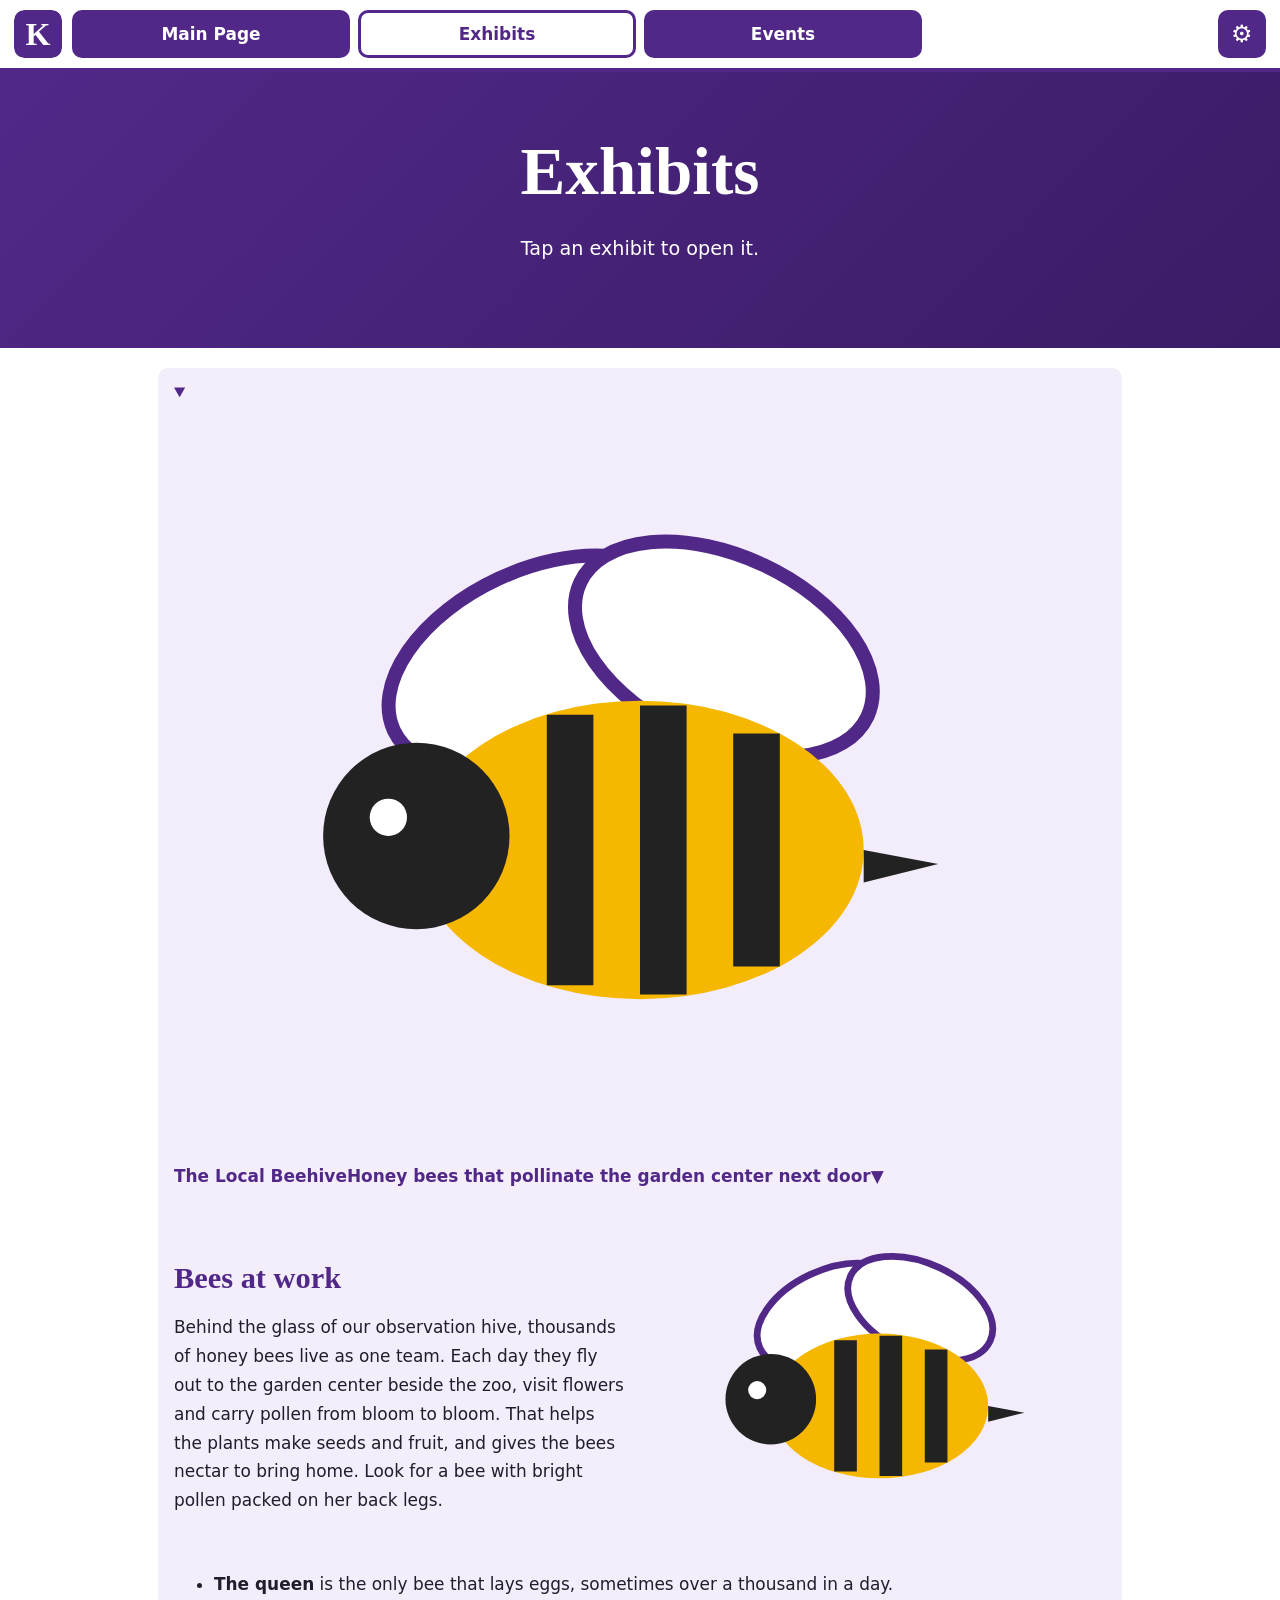
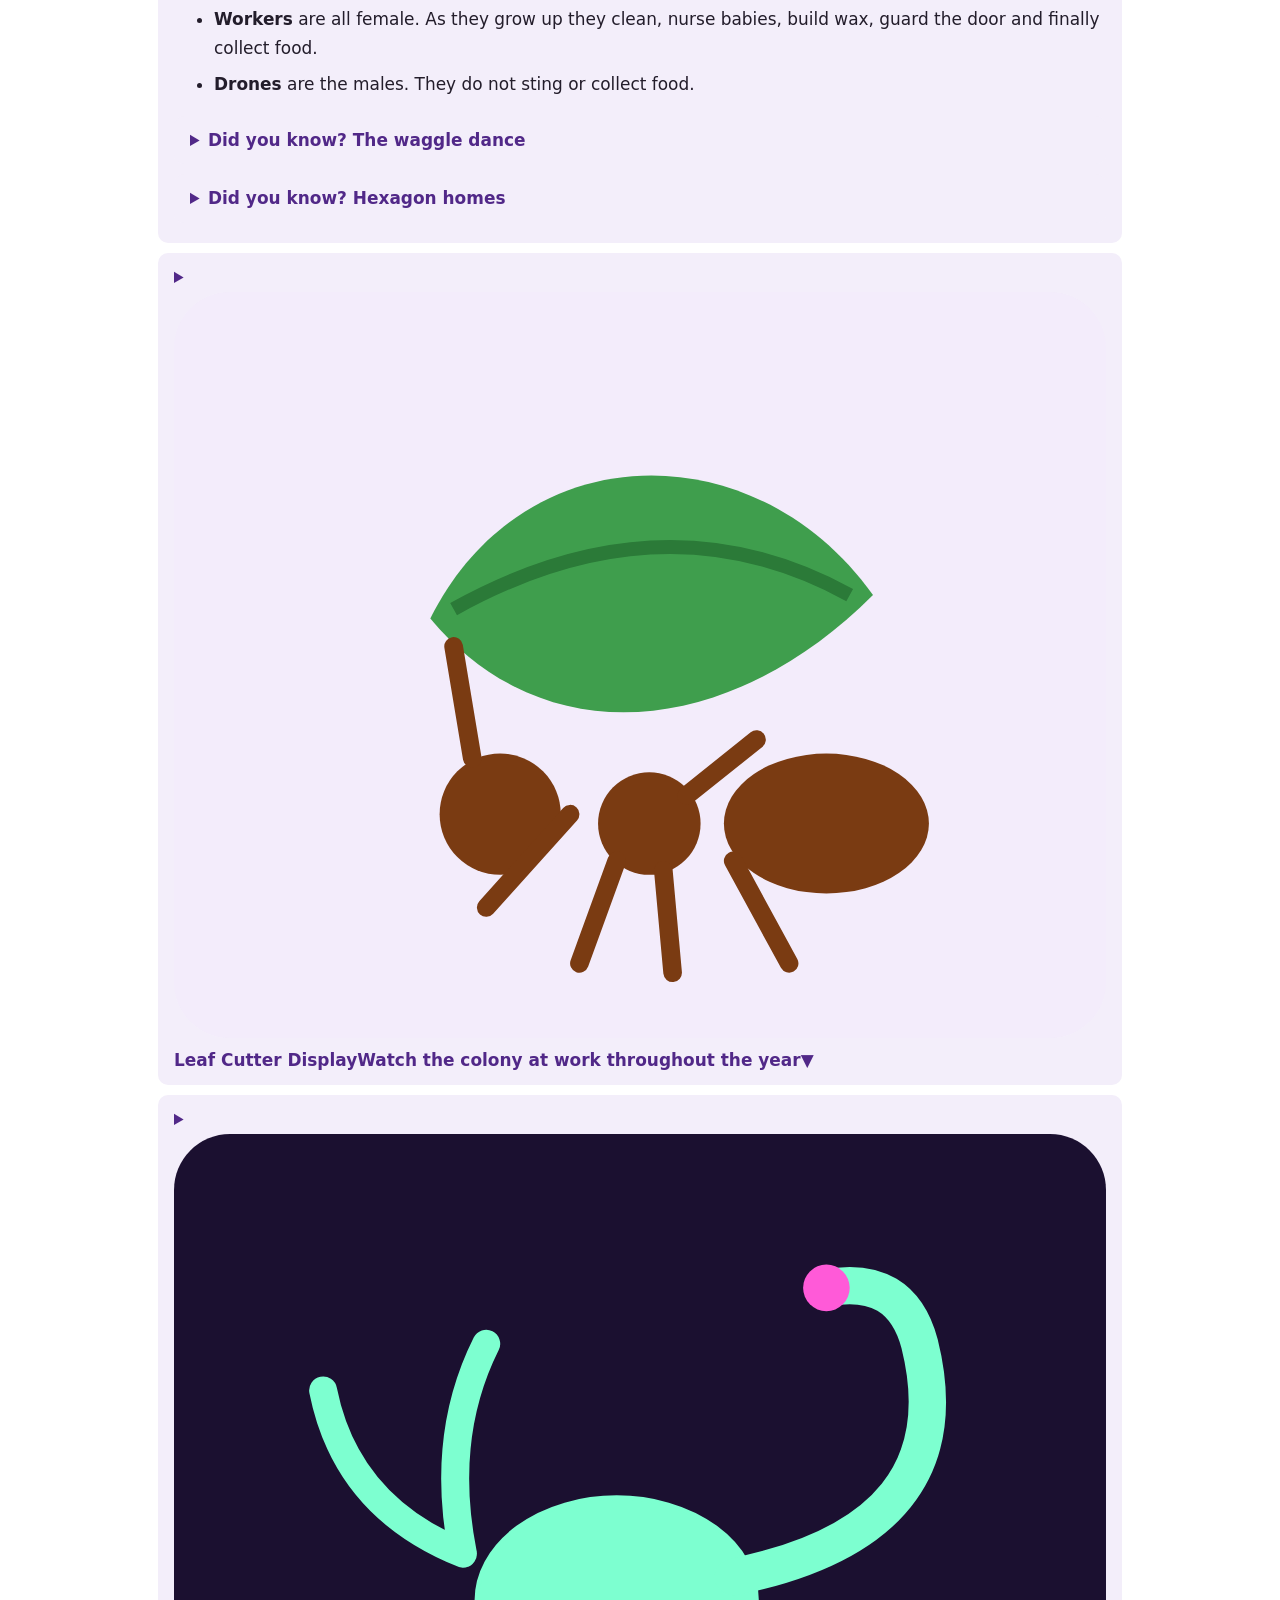
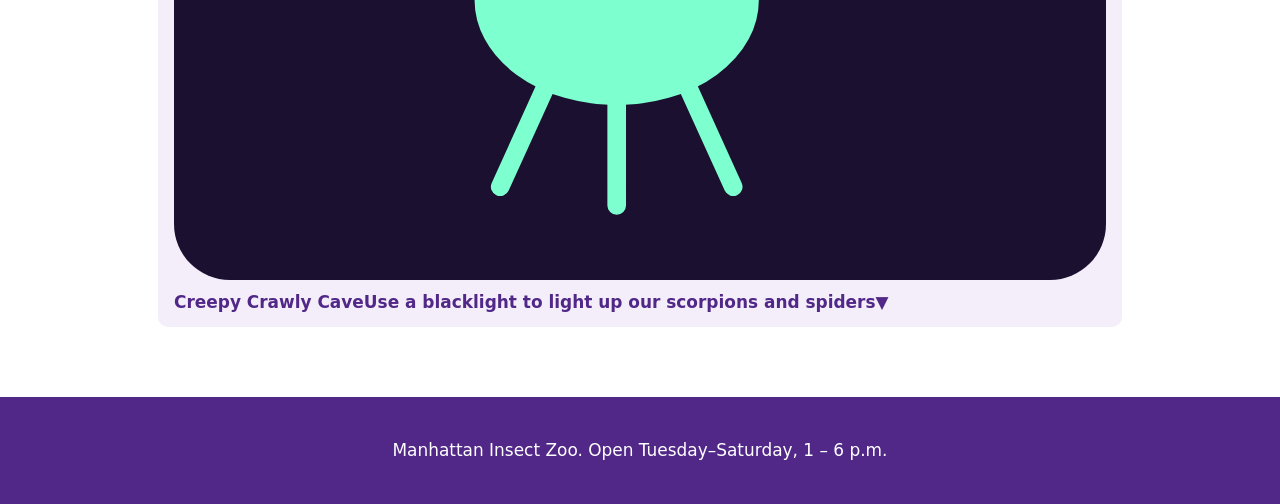
==== exhibits.html @ 3a019aa4 "Add files via upload" ====
<!DOCTYPE html>
<html lang="en"><head><meta charset="utf-8"><meta name="viewport" content="width=device-width,initial-scale=1"><title>Exhibits | Manhattan Insect Zoo</title><link rel="stylesheet" href="css/style.css"></head><body>
<a class="skip" href="#main">Skip to main content</a>
<header class="bar"><img class="sq" src="images/logo.svg" alt="K-State logo"><nav aria-label="Main"><ul>
<li><a href="homepage.html">Main Page</a></li><li><a href="exhibits.html" aria-current="page">Exhibits</a></li><li><a href="events.html">Events</a></li>
</ul></nav><button id="theme" class="sq" type="button" aria-pressed="false" aria-label="Toggle dark mode">&#9881;</button></header>
<section class="hero"><h1>Exhibits</h1><p>Tap an exhibit to open it.</p></section>
<main id="main">
<details class="ex" name="ex" open><summary><img src="images/bee.svg" alt=""><span><b>The Local Beehive</b>Honey bees that pollinate the garden center next door</span><span class="chev" aria-hidden="true">&#9660;</span></summary>
<div class="in"><div class="split"><div><h2>Bees at work</h2>
<p>Behind the glass of our observation hive, thousands of honey bees live as one team. Each day they fly out to the garden center beside the zoo, visit flowers and carry pollen from bloom to bloom. That helps the plants make seeds and fruit, and gives the bees nectar to bring home. Look for a bee with bright pollen packed on her back legs.</p></div>
<img class="pic" src="images/bee.svg" alt="Illustration of a honey bee"></div>
<ul><li><strong>The queen</strong> is the only bee that lays eggs, sometimes over a thousand in a day.</li>
<li><strong>Workers</strong> are all female. As they grow up they clean, nurse babies, build wax, guard the door and finally collect food.</li>
<li><strong>Drones</strong> are the males. They do not sting or collect food.</li></ul>
<details><summary>Did you know? The waggle dance</summary><p>A bee that finds great flowers returns and dances. The angle of the dance points toward the flowers, and a longer waggle means they are farther away.</p></details>
<details><summary>Did you know? Hexagon homes</summary><p>Six-sided cells fit together with no gaps, so bees use the least wax to store the most honey.</p></details></div></details>

<details class="ex" name="ex"><summary><img src="images/ant.svg" alt=""><span><b>Leaf Cutter Display</b>Watch the colony at work throughout the year</span><span class="chev" aria-hidden="true">&#9660;</span></summary>
<div class="in"><div class="split"><div><h2>An ant farm with a secret</h2>
<p>Leaf cutter ants do not eat the leaves they carry. They march them home, chew them into mulch and use it to grow a fungus garden. The fungus is their real food. Watch the colony work all year: trails of ants waving green "flags," the garden and the busy tunnels.</p></div>
<img class="pic" src="images/ant.svg" alt="Illustration of a leaf cutter ant carrying a leaf piece"></div>
<ul><li><strong>Foragers</strong> cut leaves with jaws that vibrate like tiny saws and carry loads many times their own weight.</li>
<li><strong>Tiny gardeners</strong> tend the fungus. Some ride on leaf pieces to guard carriers from parasite flies.</li>
<li><strong>Soldiers and the queen</strong> defend the nest and lay the eggs. Wild colonies can reach millions of ants.</li></ul>
<details><summary>Did you know? The trash pile</summary><p>Ants keep a separate dump for old waste so the garden stays healthy. Can you spot it?</p></details>
<details><summary>Did you know? Why they matter</summary><p>In the wild these ants recycle huge amounts of plant material and mix it into the soil, which helps other plants grow.</p></details></div></details>

<details class="ex" name="ex"><summary><img src="images/scorpion.svg" alt=""><span><b>Creepy Crawly Cave</b>Use a blacklight to light up our scorpions and spiders</span><span class="chev" aria-hidden="true">&#9660;</span></summary>
<div class="in"><div class="split"><div><h2>Glow in the dark</h2>
<p>In normal light our scorpions and spiders look dull. Switch on the blacklight and a scorpion glows blue-green. Try it with the button, then try it for real in the cave.</p></div>
<div class="uv-box"><img class="pic" src="images/scorpion.svg" alt="Illustration of a scorpion that glows green when the blacklight is on"><button type="button" data-uv aria-pressed="false">Blacklight off</button></div></div>
<ul><li><strong>Scorpions</strong> have pincers and a stinger on a curled tail. They hunt at night, and mothers carry babies on their backs.</li>
<li><strong>Spiders</strong> make silk. Some spin webs, but many hunt without one.</li>
<li><strong>Not insects!</strong> Insects have six legs. Scorpions and spiders have eight, which makes them arachnids.</li></ul>
<details><summary>Did you know? Why scorpions glow</summary><p>A substance in their outer shell soaks up invisible UV light and gives it back as visible blue-green light. Scientists are still learning why.</p></details>
<details><summary>Did you know? Staying safe</summary><p>Our animals stay behind glass. In nature most are shy, so if you find one outside, leave it alone and ask a grown-up.</p></details></div></details>
</main>
<footer><p>Manhattan Insect Zoo. Open Tuesday–Saturday, 1 – 6 p.m.</p></footer>
<script src="js/site.js"></script></body></html>
---- css/style.css ----
:root{--p:#512888;--pd:#3a1c66;--l:#f3eefa;--bg:#fff;--tx:#231d2b;--card:#fff;--ac:#512888;--bd:#d8cceb;--s:48px}
html.dark{--bg:#4b4b50;--tx:#f4f2f7;--card:#5a5a60;--l:#5a5a60;--ac:#dccbf7;--bd:#7a7a82}
*{box-sizing:border-box}
body{margin:0;font:1.06rem/1.7 system-ui,"Segoe UI",Roboto,sans-serif;background:var(--bg);color:var(--tx)}
h1,h2,h3{font-family:Georgia,"Times New Roman",serif;line-height:1.2}
h2{color:var(--ac);font-size:1.9rem;margin:1.6em 0 .5em}h3{margin:.2em 0 .4em}
a{color:var(--ac)}:focus-visible{outline:3px solid #f5b700;outline-offset:3px}
.skip{position:absolute;left:-999px}.skip:focus{left:8px;top:8px;z-index:9;background:#fff;color:var(--p);padding:8px 12px}
.bar{position:sticky;top:0;z-index:5;display:flex;gap:10px;padding:10px 14px;background:var(--bg);border-bottom:4px solid var(--p)}
.sq{width:var(--s);height:var(--s);border-radius:10px;flex:none}
.bar nav{flex:1}.bar ul{display:grid;grid-template-columns:repeat(4,1fr);gap:8px;margin:0;padding:0;list-style:none}
.bar li{margin:0}
.bar nav a{display:flex;align-items:center;justify-content:center;height:var(--s);padding:0 6px;border-radius:10px;background:var(--p);color:#fff;font-weight:700;text-align:center;text-decoration:none;line-height:1.1;transition:background .2s,transform .2s}
.bar nav a:hover{background:var(--pd);transform:translateY(-2px)}
.bar nav a[aria-current]{background:#fff;color:var(--p);box-shadow:inset 0 0 0 3px var(--p)}
#theme{border:0;background:var(--p);color:#fff;font-size:1.5rem;cursor:pointer}#theme:hover{background:var(--pd)}
.hero{background:linear-gradient(135deg,var(--p),var(--pd));color:#fff;text-align:center;padding:60px 20px}
.hero h1{font-size:clamp(2.3rem,7vw,4.2rem);margin:0 0 .3em}.hero p{max-width:640px;margin:0 auto 1.2em;font-size:1.2rem}
.hero.dk{background:radial-gradient(circle at 50% 130%,#3b2a7a,#12081f 70%)}
.hero.dk h1{color:#7dffd0;text-shadow:0 0 18px #3dffb5}
.btn{display:inline-block;padding:10px 20px;border-radius:10px;background:#fff;color:var(--p);font-weight:700;text-decoration:none;border:2px solid var(--p)}
.btn:hover{background:var(--l)}.card .btn{background:var(--p);color:#fff}.card .btn:hover{background:var(--pd)}
main{max-width:1000px;margin:0 auto;padding:10px 18px 30px}
.grid{display:grid;grid-template-columns:repeat(auto-fit,minmax(250px,1fr));gap:18px}
.split{display:grid;grid-template-columns:repeat(auto-fit,minmax(280px,1fr));gap:26px;align-items:center}
.card{background:var(--card);border:2px solid var(--bd);border-top:6px solid var(--p);border-radius:12px;padding:18px}
.pic{width:100%;height:auto;display:block;border-radius:12px}.card .pic{margin-bottom:10px}
li{margin:.4em 0}
details{background:var(--l);border-radius:10px;padding:10px 16px;margin:10px 0}summary{cursor:pointer;font-weight:700;color:var(--ac)}
.quiz{background:var(--l);border-left:6px solid var(--p);border-radius:12px;padding:6px 18px 14px;margin:18px 0}
.quiz button{display:block;width:100%;margin:8px 0;padding:10px 14px;font:inherit;text-align:left;cursor:pointer;color:var(--tx);background:var(--bg);border:2px solid var(--p);border-radius:10px}
.quiz button:not(.wrong):hover:enabled{background:var(--p);color:#fff}.quiz button:disabled{cursor:default}
.quiz button.right{background:#1c7a3a;border-color:#1c7a3a;color:#fff}.quiz button.wrong{background:#b3261e;border-color:#b3261e;color:#fff}
.fb{min-height:1.7em;margin:6px 0 0;font-weight:700}
.uv-box{background:#1b1030;border-radius:14px;padding:12px;text-align:center}
.uv-box img{max-width:340px;margin:0 auto;filter:brightness(.3) saturate(.2);transition:filter .5s}
.uv .uv-box img{filter:drop-shadow(0 0 14px #3dffb5)}
.uv-box button{margin-top:10px;font:inherit;font-weight:700;padding:10px 18px;border-radius:10px;border:2px solid #7dffd0;background:transparent;color:#7dffd0;cursor:pointer}
.uv-box button[aria-pressed=true]{background:#7dffd0;color:#1b1030}
footer{background:var(--p);color:#fff;text-align:center;padding:22px 14px;margin-top:30px}
@media(max-width:560px){:root{--s:42px}.bar{gap:6px;padding:8px}.bar ul{gap:5px}.bar nav a{font-size:.74rem;padding:0 2px}}
@media(prefers-reduced-motion:reduce){*{transition:none!important}}
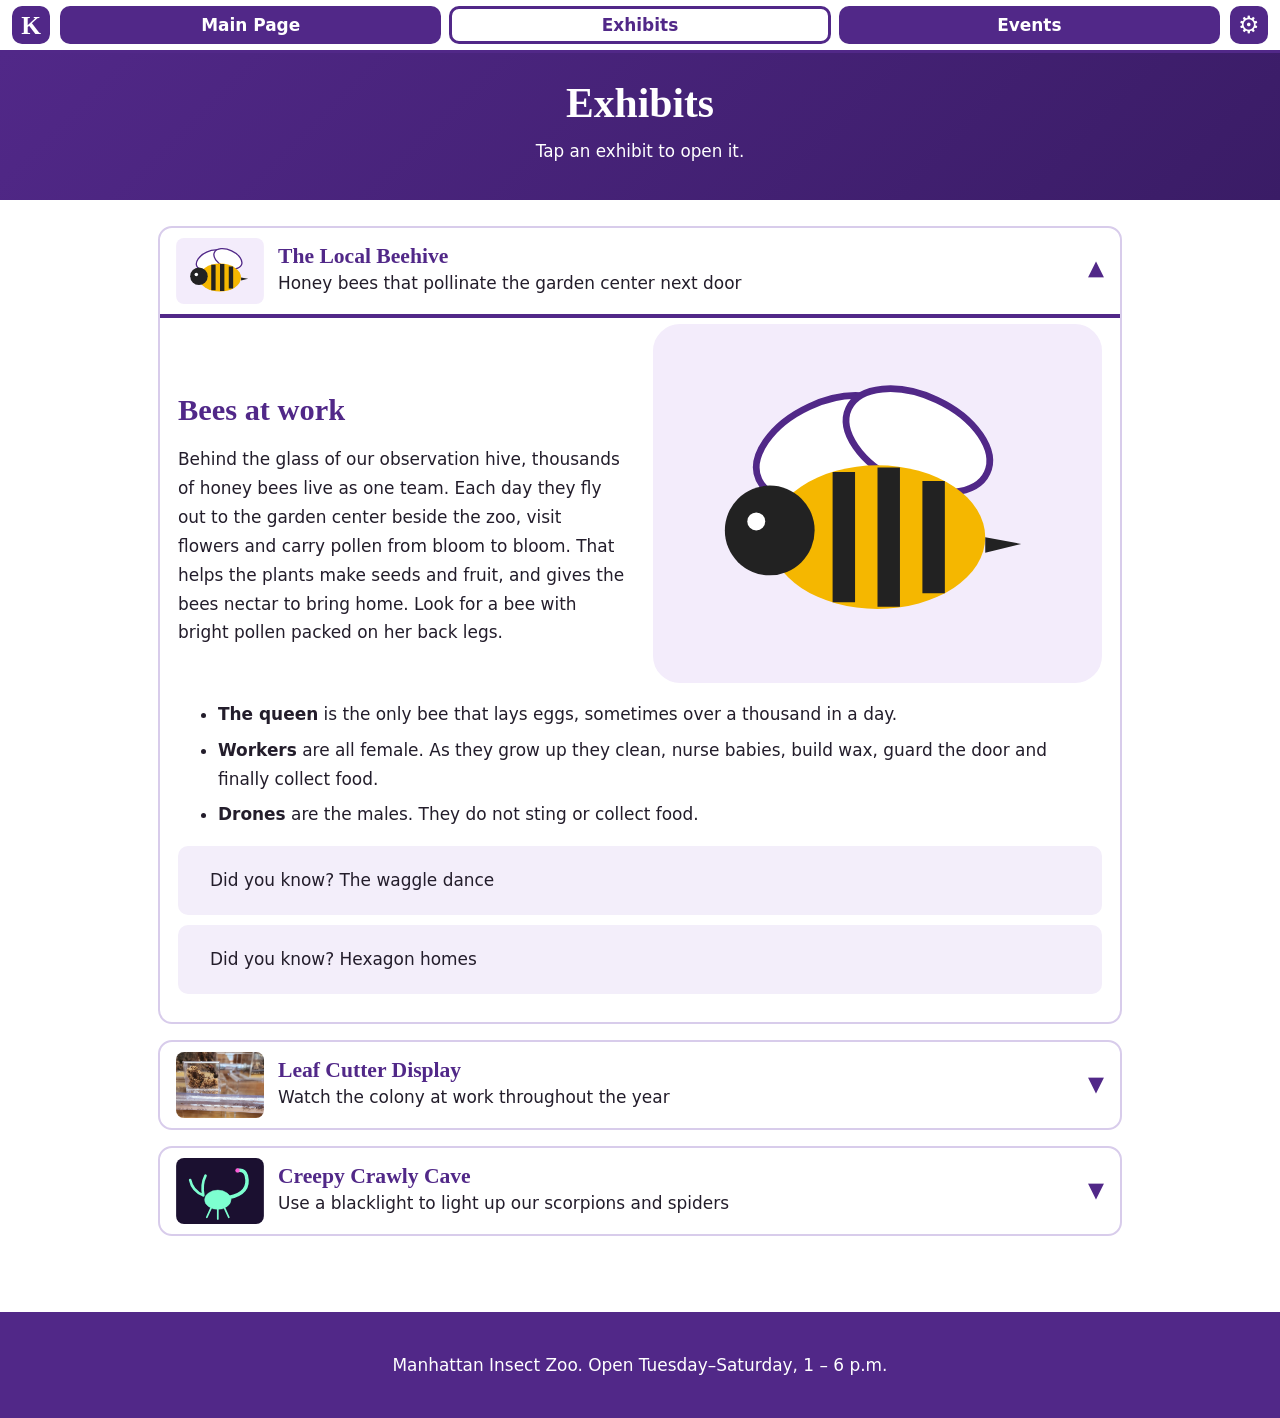
==== commit e33e9465: "Update exhibits.html" ====
--- a/exhibits.html
+++ b/exhibits.html
@@ -16,7 +16,7 @@
 <details><summary>Did you know? The waggle dance</summary><p>A bee that finds great flowers returns and dances. The angle of the dance points toward the flowers, and a longer waggle means they are farther away.</p></details>
 <details><summary>Did you know? Hexagon homes</summary><p>Six-sided cells fit together with no gaps, so bees use the least wax to store the most honey.</p></details></div></details>
 
-<details class="ex" name="ex"><summary><img src="images/ant.svg" alt=""><span><b>Leaf Cutter Display</b>Watch the colony at work throughout the year</span><span class="chev" aria-hidden="true">&#9660;</span></summary>
+<details class="ex" name="ex"><summary><img src="images/20230908_132539.jpg" alt=""><span><b>Leaf Cutter Display</b>Watch the colony at work throughout the year</span><span class="chev" aria-hidden="true">&#9660;</span></summary>
 <div class="in"><div class="split"><div><h2>An ant farm with a secret</h2>
 <p>Leaf cutter ants do not eat the leaves they carry. They march them home, chew them into mulch and use it to grow a fungus garden. The fungus is their real food. Watch the colony work all year: trails of ants waving green "flags," the garden and the busy tunnels.</p></div>
 <img class="pic" src="images/ant.svg" alt="Illustration of a leaf cutter ant carrying a leaf piece"></div>
--- a/css/style.css
+++ b/css/style.css
@@ -1,4 +1,4 @@
-:root{--p:#512888;--pd:#3a1c66;--l:#f3eefa;--bg:#fff;--tx:#231d2b;--card:#fff;--ac:#512888;--bd:#d8cceb;--s:48px}
+:root{--p:#512888;--pd:#3a1c66;--l:#f3eefa;--bg:#fff;--tx:#231d2b;--card:#fff;--ac:#512888;--bd:#d8cceb;--s:38px}
 html.dark{--bg:#4b4b50;--tx:#f4f2f7;--card:#5a5a60;--l:#5a5a60;--ac:#dccbf7;--bd:#7a7a82}
 *{box-sizing:border-box}
 body{margin:0;font:1.06rem/1.7 system-ui,"Segoe UI",Roboto,sans-serif;background:var(--bg);color:var(--tx)}
@@ -6,16 +6,16 @@
 h2{color:var(--ac);font-size:1.9rem;margin:1.6em 0 .5em}h3{margin:.2em 0 .4em}
 a{color:var(--ac)}:focus-visible{outline:3px solid #f5b700;outline-offset:3px}
 .skip{position:absolute;left:-999px}.skip:focus{left:8px;top:8px;z-index:9;background:#fff;color:var(--p);padding:8px 12px}
-.bar{position:sticky;top:0;z-index:5;display:flex;gap:10px;padding:10px 14px;background:var(--bg);border-bottom:4px solid var(--p)}
+.bar{position:sticky;top:0;z-index:5;display:flex;gap:10px;padding:6px 12px;background:var(--bg);border-bottom:3px solid var(--p)}
 .sq{width:var(--s);height:var(--s);border-radius:10px;flex:none}
-.bar nav{flex:1}.bar ul{display:grid;grid-template-columns:repeat(4,1fr);gap:8px;margin:0;padding:0;list-style:none}
+.bar nav{flex:1}.bar ul{display:grid;grid-template-columns:repeat(3,1fr);gap:8px;margin:0;padding:0;list-style:none}
 .bar li{margin:0}
 .bar nav a{display:flex;align-items:center;justify-content:center;height:var(--s);padding:0 6px;border-radius:10px;background:var(--p);color:#fff;font-weight:700;text-align:center;text-decoration:none;line-height:1.1;transition:background .2s,transform .2s}
 .bar nav a:hover{background:var(--pd);transform:translateY(-2px)}
 .bar nav a[aria-current]{background:#fff;color:var(--p);box-shadow:inset 0 0 0 3px var(--p)}
 #theme{border:0;background:var(--p);color:#fff;font-size:1.5rem;cursor:pointer}#theme:hover{background:var(--pd)}
-.hero{background:linear-gradient(135deg,var(--p),var(--pd));color:#fff;text-align:center;padding:60px 20px}
-.hero h1{font-size:clamp(2.3rem,7vw,4.2rem);margin:0 0 .3em}.hero p{max-width:640px;margin:0 auto 1.2em;font-size:1.2rem}
+.hero{background:linear-gradient(135deg,var(--p),var(--pd));color:#fff;text-align:center;padding:26px 20px}
+.hero h1{font-size:clamp(1.7rem,5vw,2.6rem);margin:0 0 .2em}.hero p{max-width:640px;margin:0 auto .5em;font-size:1.05rem}
 .hero.dk{background:radial-gradient(circle at 50% 130%,#3b2a7a,#12081f 70%)}
 .hero.dk h1{color:#7dffd0;text-shadow:0 0 18px #3dffb5}
 .btn{display:inline-block;padding:10px 20px;border-radius:10px;background:#fff;color:var(--p);font-weight:700;text-decoration:none;border:2px solid var(--p)}
@@ -27,16 +27,23 @@
 .pic{width:100%;height:auto;display:block;border-radius:12px}.card .pic{margin-bottom:10px}
 li{margin:.4em 0}
 details{background:var(--l);border-radius:10px;padding:10px 16px;margin:10px 0}summary{cursor:pointer;font-weight:700;color:var(--ac)}
-.quiz{background:var(--l);border-left:6px solid var(--p);border-radius:12px;padding:6px 18px 14px;margin:18px 0}
-.quiz button{display:block;width:100%;margin:8px 0;padding:10px 14px;font:inherit;text-align:left;cursor:pointer;color:var(--tx);background:var(--bg);border:2px solid var(--p);border-radius:10px}
-.quiz button:not(.wrong):hover:enabled{background:var(--p);color:#fff}.quiz button:disabled{cursor:default}
-.quiz button.right{background:#1c7a3a;border-color:#1c7a3a;color:#fff}.quiz button.wrong{background:#b3261e;border-color:#b3261e;color:#fff}
-.fb{min-height:1.7em;margin:6px 0 0;font-weight:700}
 .uv-box{background:#1b1030;border-radius:14px;padding:12px;text-align:center}
 .uv-box img{max-width:340px;margin:0 auto;filter:brightness(.3) saturate(.2);transition:filter .5s}
 .uv .uv-box img{filter:drop-shadow(0 0 14px #3dffb5)}
 .uv-box button{margin-top:10px;font:inherit;font-weight:700;padding:10px 18px;border-radius:10px;border:2px solid #7dffd0;background:transparent;color:#7dffd0;cursor:pointer}
 .uv-box button[aria-pressed=true]{background:#7dffd0;color:#1b1030}
 footer{background:var(--p);color:#fff;text-align:center;padding:22px 14px;margin-top:30px}
-@media(max-width:560px){:root{--s:42px}.bar{gap:6px;padding:8px}.bar ul{gap:5px}.bar nav a{font-size:.74rem;padding:0 2px}}
+@media(max-width:560px){:root{--s:36px}.bar{gap:6px;padding:8px}.bar ul{gap:5px}.bar nav a{font-size:.85rem;padding:0 2px}}
 @media(prefers-reduced-motion:reduce){*{transition:none!important}}
+.hero.big{padding:44px 20px}.hero.big h1{font-size:clamp(2.1rem,6vw,3.3rem)}
+.pill{display:inline-block;padding:2px 14px;border-radius:99px;font-weight:700;font-size:.95rem;background:#fff;color:var(--p);border:2px solid var(--p)}
+.pill.on{background:#1c7a3a;border-color:#1c7a3a;color:#fff}
+.ex{padding:0;margin:16px 0;background:var(--card);border:2px solid var(--bd);border-radius:14px;overflow:hidden}
+.ex summary{display:flex;align-items:center;gap:14px;padding:10px 16px;list-style:none;color:var(--tx);font-weight:400}
+.ex summary::-webkit-details-marker{display:none}.ex summary:hover{background:var(--l)}
+.ex summary img{width:88px;height:66px;object-fit:cover;border-radius:8px;flex:none}
+.ex summary b{display:block;font:700 1.35rem Georgia,serif;color:var(--ac)}
+.chev{margin-left:auto;font-size:1.3rem;color:var(--ac);transition:transform .3s}.ex[open] .chev{transform:rotate(180deg)}
+.ex[open]>summary{border-bottom:4px solid var(--p)}.ex .in{padding:6px 18px 18px}
+.tbl{width:100%;border-collapse:collapse}.tbl th,.tbl td{text-align:left;padding:10px 12px;border-bottom:1px solid var(--bd)}
+.when{color:var(--ac);font-weight:700;margin:0}
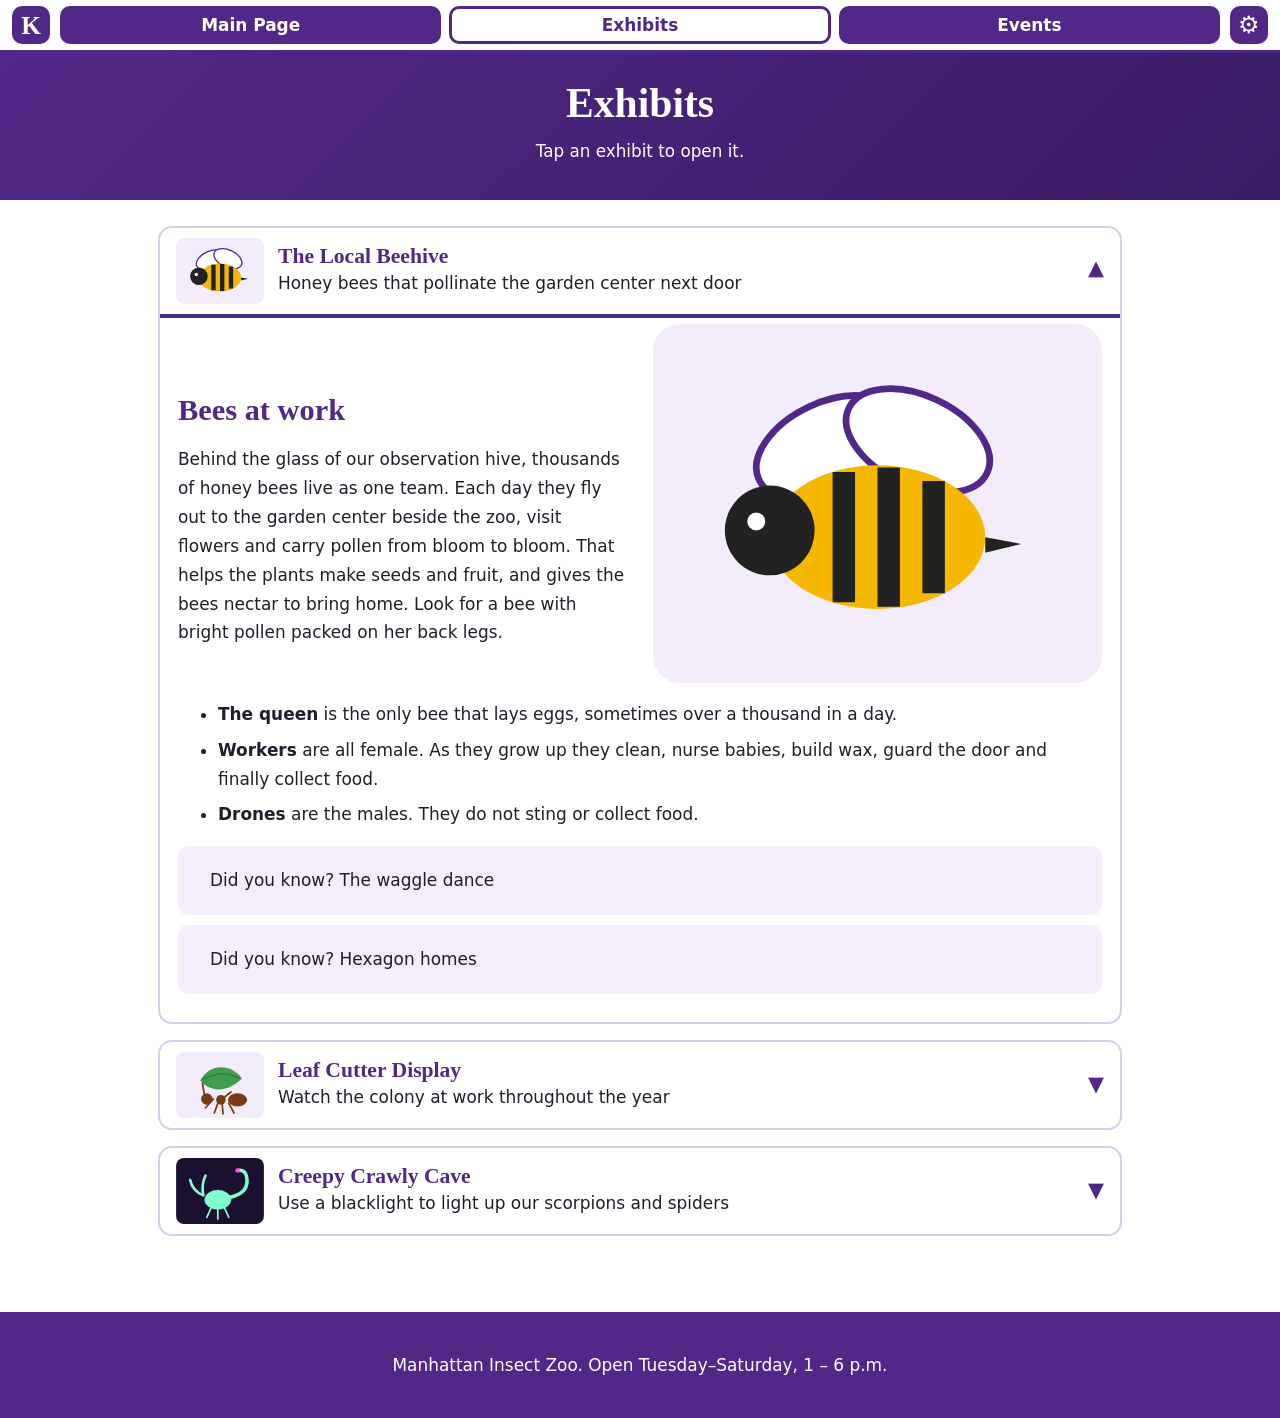
==== commit 41aac86c: "Update exhibits.html" ====
--- a/exhibits.html
+++ b/exhibits.html
@@ -16,10 +16,10 @@
 <details><summary>Did you know? The waggle dance</summary><p>A bee that finds great flowers returns and dances. The angle of the dance points toward the flowers, and a longer waggle means they are farther away.</p></details>
 <details><summary>Did you know? Hexagon homes</summary><p>Six-sided cells fit together with no gaps, so bees use the least wax to store the most honey.</p></details></div></details>
 
-<details class="ex" name="ex"><summary><img src="images/20230908_132539.jpg" alt=""><span><b>Leaf Cutter Display</b>Watch the colony at work throughout the year</span><span class="chev" aria-hidden="true">&#9660;</span></summary>
+<details class="ex" name="ex"><summary><img src="images/ant.svg" alt=""><span><b>Leaf Cutter Display</b>Watch the colony at work throughout the year</span><span class="chev" aria-hidden="true">&#9660;</span></summary>
 <div class="in"><div class="split"><div><h2>An ant farm with a secret</h2>
 <p>Leaf cutter ants do not eat the leaves they carry. They march them home, chew them into mulch and use it to grow a fungus garden. The fungus is their real food. Watch the colony work all year: trails of ants waving green "flags," the garden and the busy tunnels.</p></div>
-<img class="pic" src="images/ant.svg" alt="Illustration of a leaf cutter ant carrying a leaf piece"></div>
+<img class="pic" src="images/20230908_132539.jpg" alt="Photo of leaf cutter ants traveling in tube. Queen taxidermy in background."></div>
 <ul><li><strong>Foragers</strong> cut leaves with jaws that vibrate like tiny saws and carry loads many times their own weight.</li>
 <li><strong>Tiny gardeners</strong> tend the fungus. Some ride on leaf pieces to guard carriers from parasite flies.</li>
 <li><strong>Soldiers and the queen</strong> defend the nest and lay the eggs. Wild colonies can reach millions of ants.</li></ul>
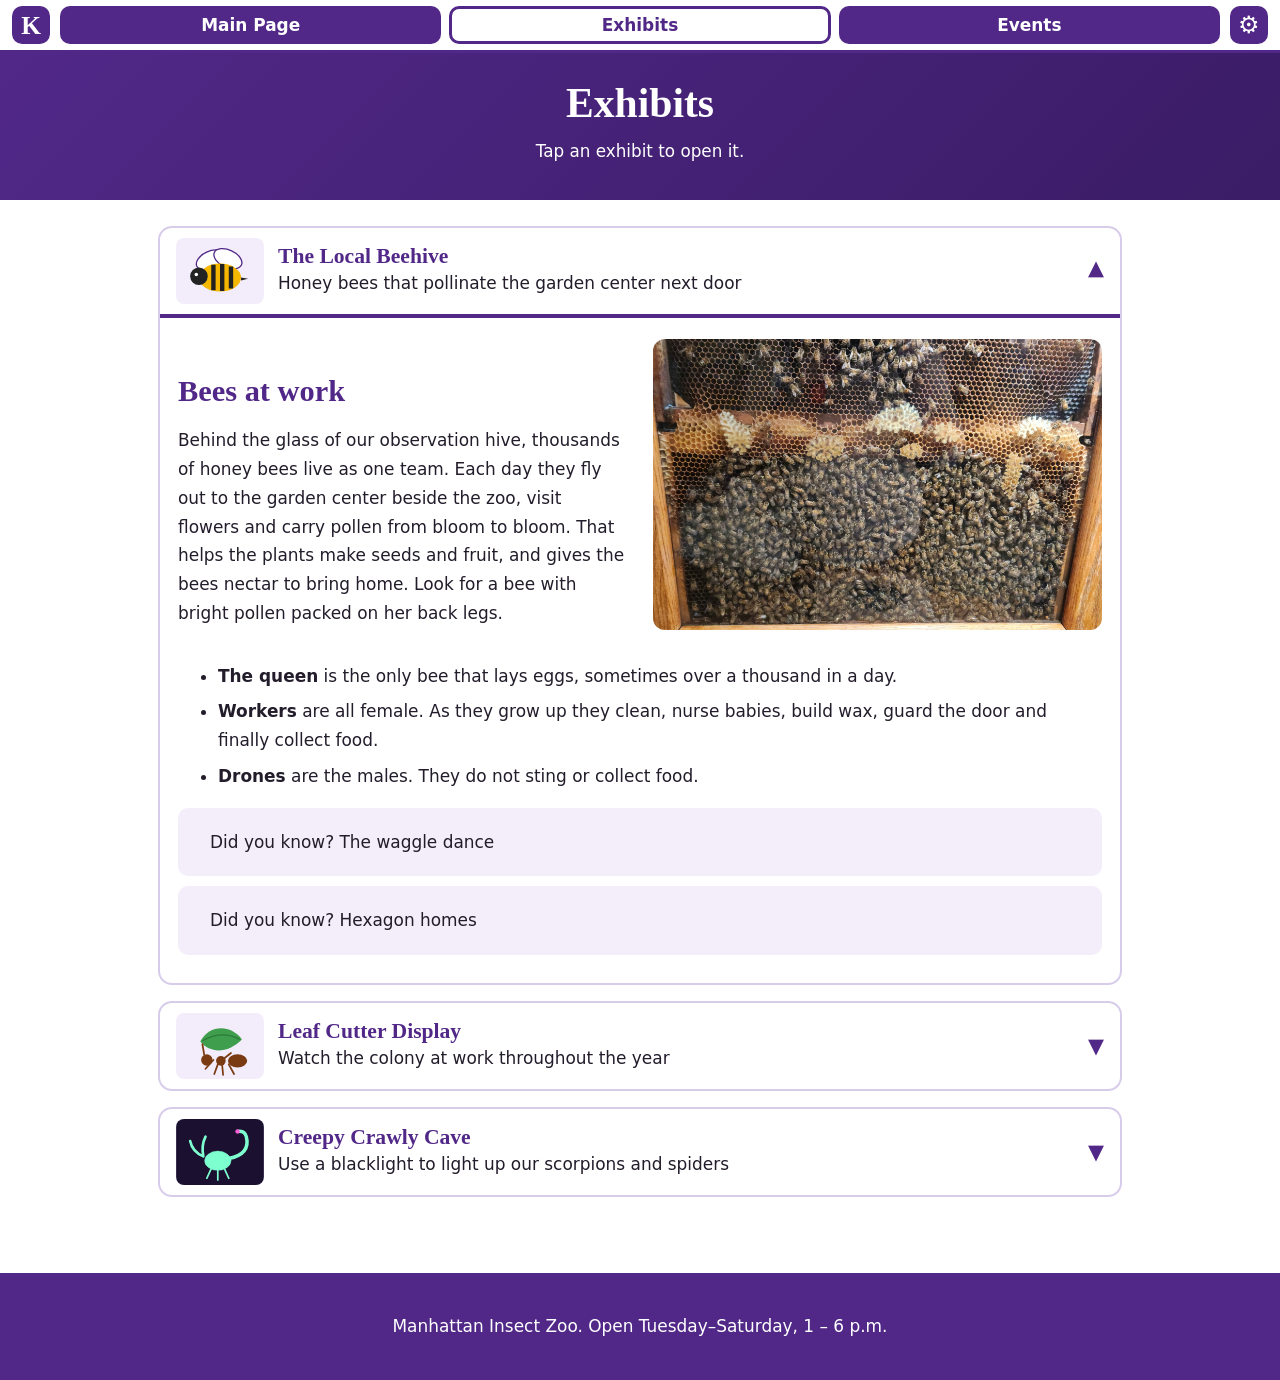
==== commit 1e0710a2: "Update exhibits.html" ====
--- a/exhibits.html
+++ b/exhibits.html
@@ -9,7 +9,7 @@
 <details class="ex" name="ex" open><summary><img src="images/bee.svg" alt=""><span><b>The Local Beehive</b>Honey bees that pollinate the garden center next door</span><span class="chev" aria-hidden="true">&#9660;</span></summary>
 <div class="in"><div class="split"><div><h2>Bees at work</h2>
 <p>Behind the glass of our observation hive, thousands of honey bees live as one team. Each day they fly out to the garden center beside the zoo, visit flowers and carry pollen from bloom to bloom. That helps the plants make seeds and fruit, and gives the bees nectar to bring home. Look for a bee with bright pollen packed on her back legs.</p></div>
-<img class="pic" src="images/bee.svg" alt="Illustration of a honey bee"></div>
+<img class="pic" src="images/20230908_132901.jpg" alt="Photo of visible bee hive and colony."></div>
 <ul><li><strong>The queen</strong> is the only bee that lays eggs, sometimes over a thousand in a day.</li>
 <li><strong>Workers</strong> are all female. As they grow up they clean, nurse babies, build wax, guard the door and finally collect food.</li>
 <li><strong>Drones</strong> are the males. They do not sting or collect food.</li></ul>
